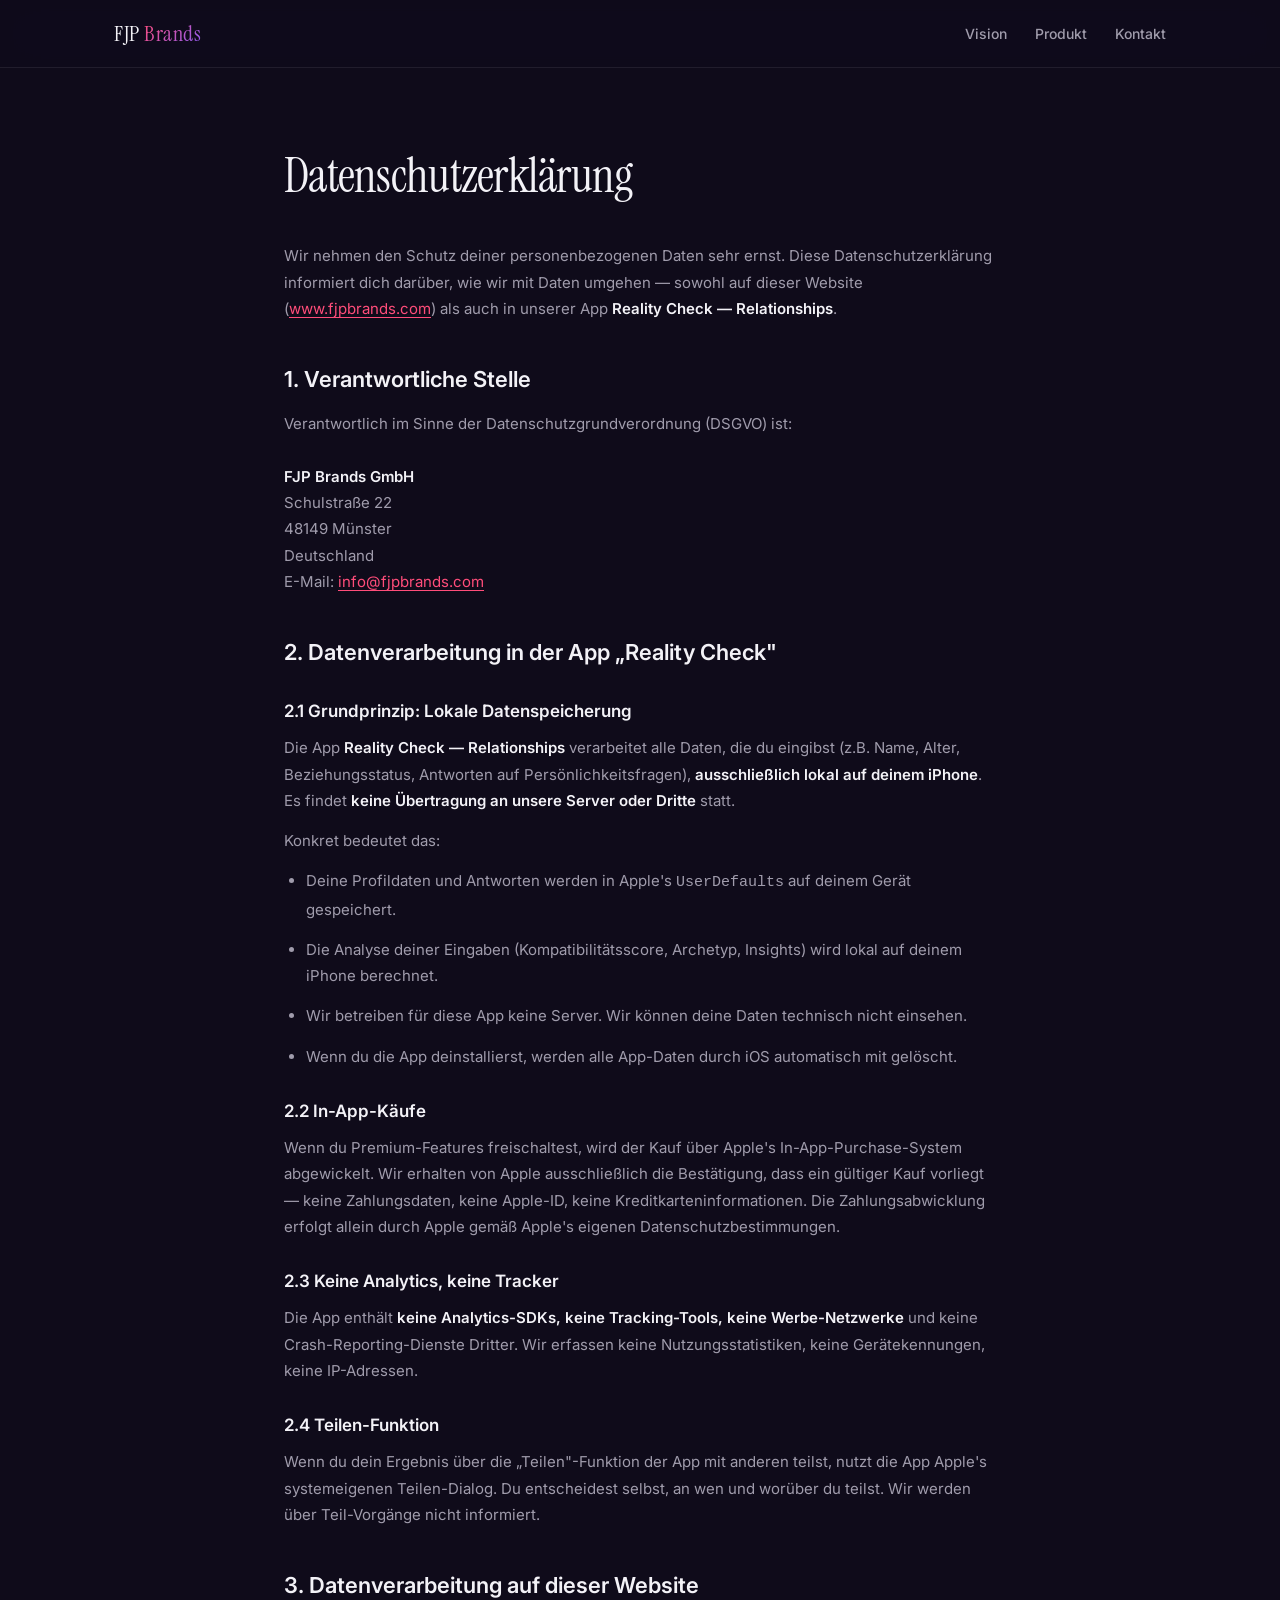
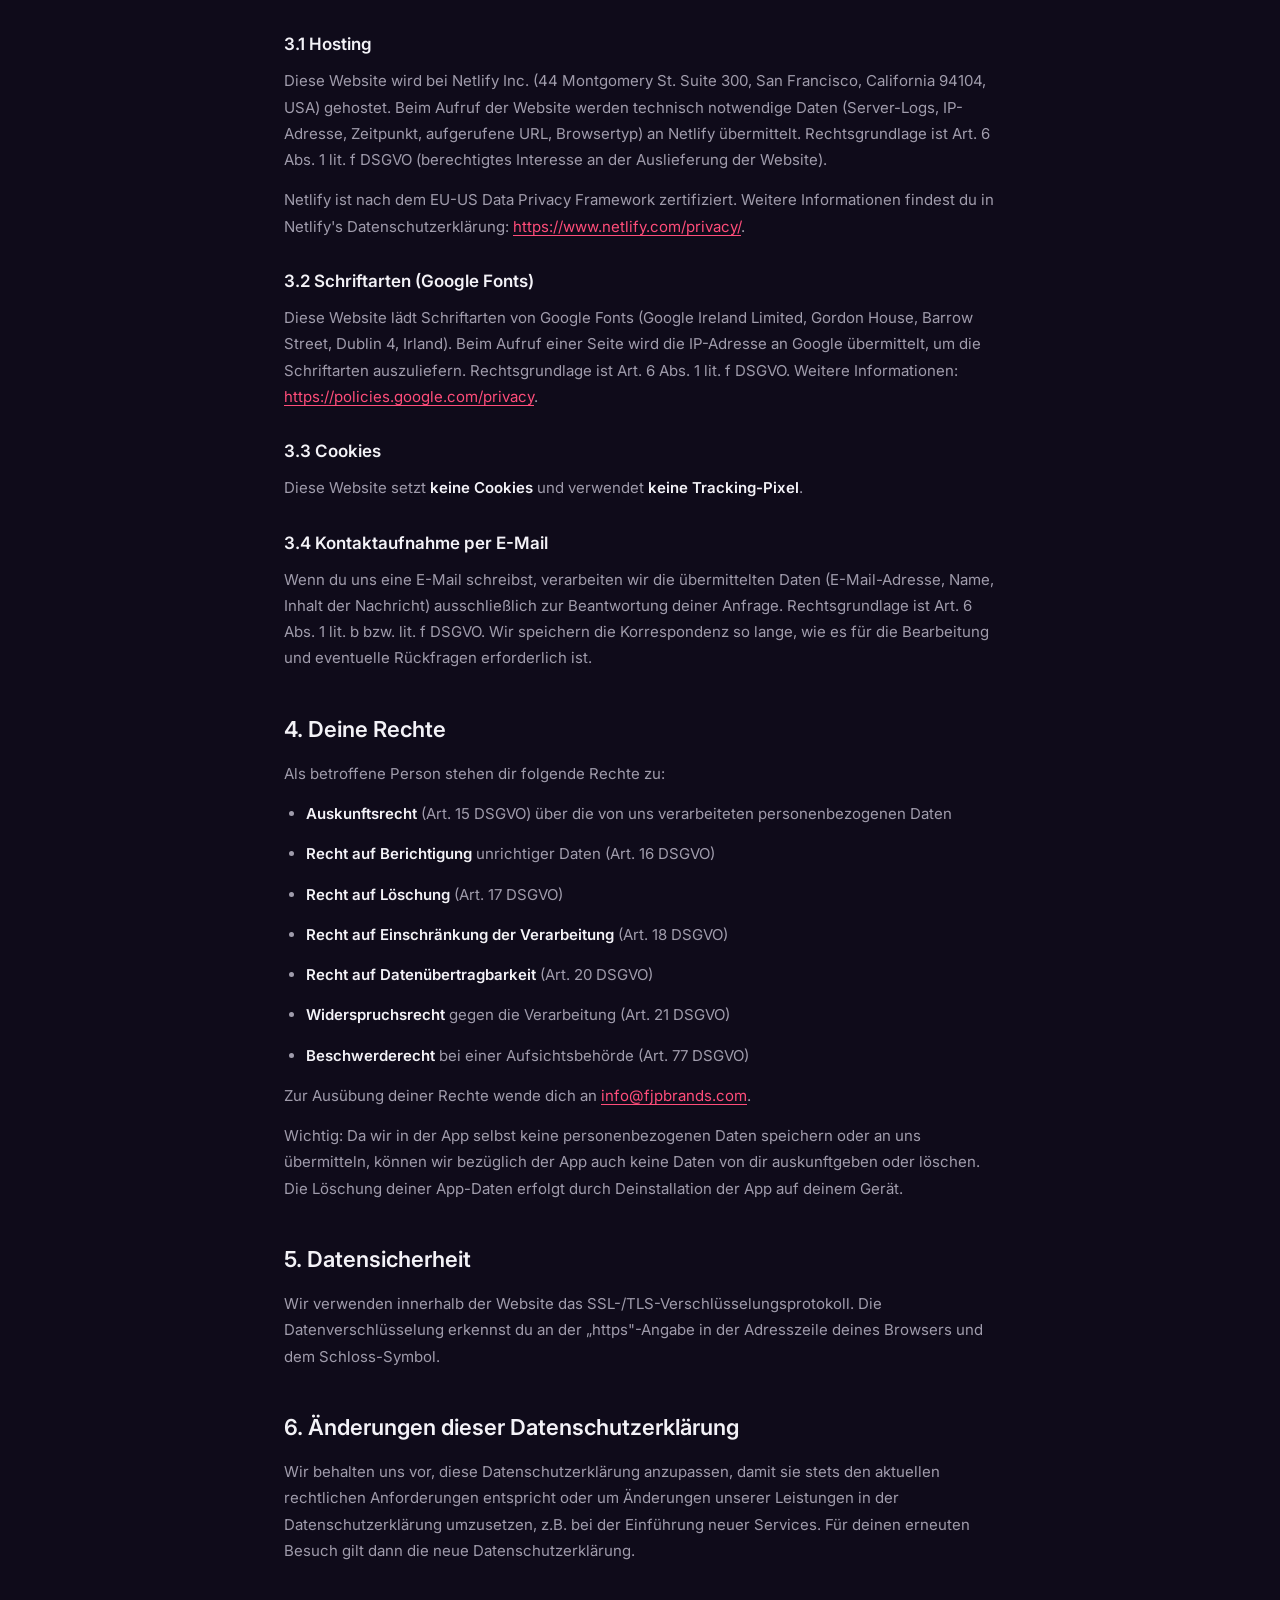
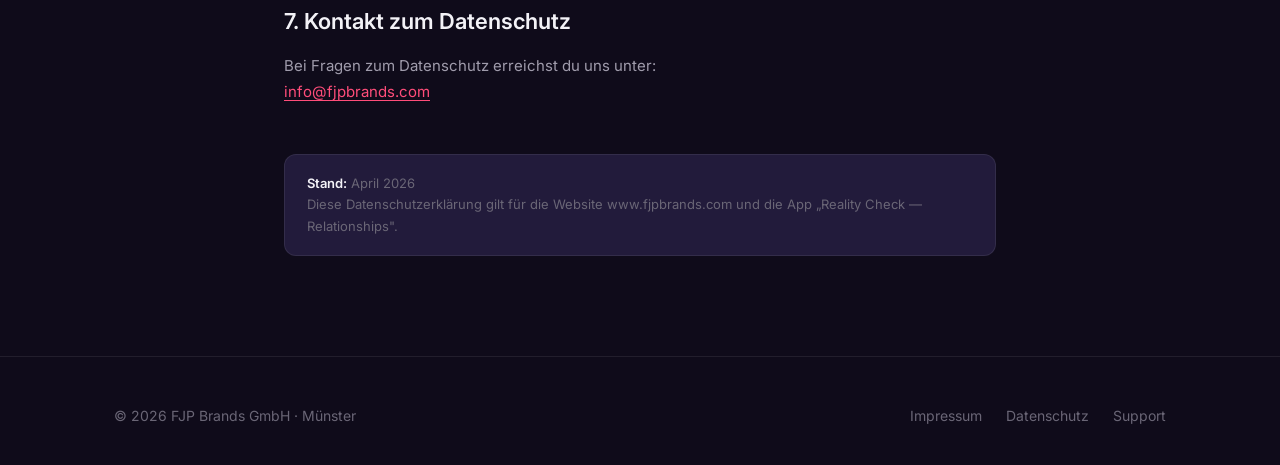
==== privacy.html @ b9e9d89a "Initial website for FJP Brands GmbH - Landing page with company vision and Reality Check product sho" ====
<!DOCTYPE html>
<html lang="de">
<head>
    <meta charset="UTF-8">
    <meta name="viewport" content="width=device-width, initial-scale=1.0">
    <title>Datenschutzerklärung — FJP Brands GmbH</title>
    <meta name="theme-color" content="#0F0B1A">
    <meta name="robots" content="index, follow">

    <link rel="preconnect" href="https://fonts.googleapis.com">
    <link rel="preconnect" href="https://fonts.gstatic.com" crossorigin>
    <link href="https://fonts.googleapis.com/css2?family=Instrument+Serif:ital@0;1&family=Inter:wght@400;500;600;700&display=swap" rel="stylesheet">

    <link rel="stylesheet" href="style.css">
    <link rel="icon" type="image/png" href="assets/realitycheck-icon.png">
</head>
<body>

    <nav class="nav">
        <div class="nav-inner">
            <a href="/" class="nav-brand">FJP <span class="brand-accent">Brands</span></a>
            <ul class="nav-links">
                <li><a href="index.html#vision">Vision</a></li>
                <li><a href="index.html#produkt">Produkt</a></li>
                <li><a href="index.html#kontakt">Kontakt</a></li>
            </ul>
        </div>
    </nav>

    <main class="legal-page">
        <div class="container" style="max-width: 760px;">
            <h1>Datenschutzerklärung</h1>

            <p>
                Wir nehmen den Schutz deiner personenbezogenen Daten sehr ernst. Diese Datenschutzerklärung informiert dich darüber, wie wir mit Daten umgehen — sowohl auf dieser Website (<a href="https://www.fjpbrands.com">www.fjpbrands.com</a>) als auch in unserer App <strong>Reality Check — Relationships</strong>.
            </p>

            <h2>1. Verantwortliche Stelle</h2>
            <p>
                Verantwortlich im Sinne der Datenschutzgrundverordnung (DSGVO) ist:<br><br>
                <strong>FJP Brands GmbH</strong><br>
                Schulstraße 22<br>
                48149 Münster<br>
                Deutschland<br>
                E-Mail: <a href="mailto:info@fjpbrands.com">info@fjpbrands.com</a>
            </p>

            <h2>2. Datenverarbeitung in der App „Reality Check"</h2>

            <h3>2.1 Grundprinzip: Lokale Datenspeicherung</h3>
            <p>
                Die App <strong>Reality Check — Relationships</strong> verarbeitet alle Daten, die du eingibst (z.B. Name, Alter, Beziehungsstatus, Antworten auf Persönlichkeitsfragen), <strong>ausschließlich lokal auf deinem iPhone</strong>. Es findet <strong>keine Übertragung an unsere Server oder Dritte</strong> statt.
            </p>
            <p>
                Konkret bedeutet das:
            </p>
            <ul>
                <li>Deine Profildaten und Antworten werden in Apple's <code>UserDefaults</code> auf deinem Gerät gespeichert.</li>
                <li>Die Analyse deiner Eingaben (Kompatibilitätsscore, Archetyp, Insights) wird lokal auf deinem iPhone berechnet.</li>
                <li>Wir betreiben für diese App keine Server. Wir können deine Daten technisch nicht einsehen.</li>
                <li>Wenn du die App deinstallierst, werden alle App-Daten durch iOS automatisch mit gelöscht.</li>
            </ul>

            <h3>2.2 In-App-Käufe</h3>
            <p>
                Wenn du Premium-Features freischaltest, wird der Kauf über Apple's In-App-Purchase-System abgewickelt. Wir erhalten von Apple ausschließlich die Bestätigung, dass ein gültiger Kauf vorliegt — keine Zahlungsdaten, keine Apple-ID, keine Kreditkarteninformationen. Die Zahlungsabwicklung erfolgt allein durch Apple gemäß Apple's eigenen Datenschutzbestimmungen.
            </p>

            <h3>2.3 Keine Analytics, keine Tracker</h3>
            <p>
                Die App enthält <strong>keine Analytics-SDKs, keine Tracking-Tools, keine Werbe-Netzwerke</strong> und keine Crash-Reporting-Dienste Dritter. Wir erfassen keine Nutzungsstatistiken, keine Gerätekennungen, keine IP-Adressen.
            </p>

            <h3>2.4 Teilen-Funktion</h3>
            <p>
                Wenn du dein Ergebnis über die „Teilen"-Funktion der App mit anderen teilst, nutzt die App Apple's systemeigenen Teilen-Dialog. Du entscheidest selbst, an wen und worüber du teilst. Wir werden über Teil-Vorgänge nicht informiert.
            </p>

            <h2>3. Datenverarbeitung auf dieser Website</h2>

            <h3>3.1 Hosting</h3>
            <p>
                Diese Website wird bei Netlify Inc. (44 Montgomery St. Suite 300, San Francisco, California 94104, USA) gehostet. Beim Aufruf der Website werden technisch notwendige Daten (Server-Logs, IP-Adresse, Zeitpunkt, aufgerufene URL, Browsertyp) an Netlify übermittelt. Rechtsgrundlage ist Art. 6 Abs. 1 lit. f DSGVO (berechtigtes Interesse an der Auslieferung der Website).
            </p>
            <p>
                Netlify ist nach dem EU-US Data Privacy Framework zertifiziert. Weitere Informationen findest du in Netlify's Datenschutzerklärung: <a href="https://www.netlify.com/privacy/" target="_blank" rel="noopener">https://www.netlify.com/privacy/</a>.
            </p>

            <h3>3.2 Schriftarten (Google Fonts)</h3>
            <p>
                Diese Website lädt Schriftarten von Google Fonts (Google Ireland Limited, Gordon House, Barrow Street, Dublin 4, Irland). Beim Aufruf einer Seite wird die IP-Adresse an Google übermittelt, um die Schriftarten auszuliefern. Rechtsgrundlage ist Art. 6 Abs. 1 lit. f DSGVO. Weitere Informationen: <a href="https://policies.google.com/privacy" target="_blank" rel="noopener">https://policies.google.com/privacy</a>.
            </p>

            <h3>3.3 Cookies</h3>
            <p>
                Diese Website setzt <strong>keine Cookies</strong> und verwendet <strong>keine Tracking-Pixel</strong>.
            </p>

            <h3>3.4 Kontaktaufnahme per E-Mail</h3>
            <p>
                Wenn du uns eine E-Mail schreibst, verarbeiten wir die übermittelten Daten (E-Mail-Adresse, Name, Inhalt der Nachricht) ausschließlich zur Beantwortung deiner Anfrage. Rechtsgrundlage ist Art. 6 Abs. 1 lit. b bzw. lit. f DSGVO. Wir speichern die Korrespondenz so lange, wie es für die Bearbeitung und eventuelle Rückfragen erforderlich ist.
            </p>

            <h2>4. Deine Rechte</h2>
            <p>Als betroffene Person stehen dir folgende Rechte zu:</p>
            <ul>
                <li><strong>Auskunftsrecht</strong> (Art. 15 DSGVO) über die von uns verarbeiteten personenbezogenen Daten</li>
                <li><strong>Recht auf Berichtigung</strong> unrichtiger Daten (Art. 16 DSGVO)</li>
                <li><strong>Recht auf Löschung</strong> (Art. 17 DSGVO)</li>
                <li><strong>Recht auf Einschränkung der Verarbeitung</strong> (Art. 18 DSGVO)</li>
                <li><strong>Recht auf Datenübertragbarkeit</strong> (Art. 20 DSGVO)</li>
                <li><strong>Widerspruchsrecht</strong> gegen die Verarbeitung (Art. 21 DSGVO)</li>
                <li><strong>Beschwerderecht</strong> bei einer Aufsichtsbehörde (Art. 77 DSGVO)</li>
            </ul>
            <p>
                Zur Ausübung deiner Rechte wende dich an <a href="mailto:info@fjpbrands.com">info@fjpbrands.com</a>.
            </p>
            <p>
                Wichtig: Da wir in der App selbst keine personenbezogenen Daten speichern oder an uns übermitteln, können wir bezüglich der App auch keine Daten von dir auskunftgeben oder löschen. Die Löschung deiner App-Daten erfolgt durch Deinstallation der App auf deinem Gerät.
            </p>

            <h2>5. Datensicherheit</h2>
            <p>
                Wir verwenden innerhalb der Website das SSL-/TLS-Verschlüsselungsprotokoll. Die Datenverschlüsselung erkennst du an der „https"-Angabe in der Adresszeile deines Browsers und dem Schloss-Symbol.
            </p>

            <h2>6. Änderungen dieser Datenschutzerklärung</h2>
            <p>
                Wir behalten uns vor, diese Datenschutzerklärung anzupassen, damit sie stets den aktuellen rechtlichen Anforderungen entspricht oder um Änderungen unserer Leistungen in der Datenschutzerklärung umzusetzen, z.B. bei der Einführung neuer Services. Für deinen erneuten Besuch gilt dann die neue Datenschutzerklärung.
            </p>

            <h2>7. Kontakt zum Datenschutz</h2>
            <p>
                Bei Fragen zum Datenschutz erreichst du uns unter:<br>
                <a href="mailto:info@fjpbrands.com">info@fjpbrands.com</a>
            </p>

            <span class="muted-note">
                <strong>Stand:</strong> <span id="privacy-date">April 2026</span><br>
                Diese Datenschutzerklärung gilt für die Website www.fjpbrands.com und die App „Reality Check — Relationships".
            </span>
        </div>
    </main>

    <footer class="footer">
        <div class="container footer-inner">
            <div>&copy; <span id="year">2026</span> FJP Brands GmbH · Münster</div>
            <ul class="footer-links">
                <li><a href="impressum.html">Impressum</a></li>
                <li><a href="privacy.html">Datenschutz</a></li>
                <li><a href="support.html">Support</a></li>
            </ul>
        </div>
    </footer>

    <script>
        document.getElementById('year').textContent = new Date().getFullYear();
    </script>

</body>
</html>
---- style.css ----
/* ================================================
   FJP Brands GmbH – Corporate Website
   ================================================ */

:root {
    --bg: #0F0B1A;
    --bg-elevated: #1B1530;
    --bg-card: #221B3B;
    --bg-card-light: #2A2247;
    --text: #F3F2F7;
    --text-secondary: #A09CAC;
    --text-muted: #6A6676;
    --accent: #FF4D7A;
    --accent-soft: rgba(255, 77, 122, 0.12);
    --brand-purple: #8B5CF7;
    --brand-purple-soft: rgba(139, 92, 247, 0.14);
    --gradient: linear-gradient(135deg, #FF4D7A 0%, #8B5CF7 100%);
    --border: rgba(255, 255, 255, 0.08);
    --border-strong: rgba(255, 255, 255, 0.14);
    --serif: "Instrument Serif", ui-serif, Georgia, serif;
    --sans: "Inter", -apple-system, BlinkMacSystemFont, "Segoe UI", Roboto, system-ui, sans-serif;
    --max-width: 1100px;
}

* {
    margin: 0;
    padding: 0;
    box-sizing: border-box;
}

html {
    scroll-behavior: smooth;
    -webkit-text-size-adjust: 100%;
}

body {
    font-family: var(--sans);
    background: var(--bg);
    color: var(--text);
    line-height: 1.6;
    font-size: 16px;
    -webkit-font-smoothing: antialiased;
    -moz-osx-font-smoothing: grayscale;
    overflow-x: hidden;
}

img {
    max-width: 100%;
    height: auto;
    display: block;
}

a {
    color: var(--accent);
    text-decoration: none;
    transition: opacity 0.2s ease;
}

a:hover {
    opacity: 0.75;
}

/* ================================================
   Layout
   ================================================ */

.container {
    max-width: var(--max-width);
    margin: 0 auto;
    padding: 0 24px;
}

section {
    padding: 80px 0;
    position: relative;
}

/* ================================================
   Navigation
   ================================================ */

.nav {
    position: sticky;
    top: 0;
    z-index: 100;
    background: rgba(15, 11, 26, 0.85);
    backdrop-filter: saturate(180%) blur(20px);
    -webkit-backdrop-filter: saturate(180%) blur(20px);
    border-bottom: 1px solid var(--border);
    padding: 16px 0;
}

.nav-inner {
    display: flex;
    align-items: center;
    justify-content: space-between;
    gap: 24px;
    max-width: var(--max-width);
    margin: 0 auto;
    padding: 0 24px;
}

.nav-brand {
    font-family: var(--serif);
    font-size: 22px;
    color: var(--text);
    letter-spacing: 0.5px;
    font-weight: 400;
}

.nav-brand .brand-accent {
    background: var(--gradient);
    -webkit-background-clip: text;
    background-clip: text;
    -webkit-text-fill-color: transparent;
}

.nav-links {
    display: flex;
    gap: 28px;
    list-style: none;
}

.nav-links a {
    color: var(--text-secondary);
    font-size: 14px;
    font-weight: 500;
}

.nav-links a:hover {
    color: var(--text);
    opacity: 1;
}

@media (max-width: 600px) {
    .nav-links {
        display: none;
    }
}

/* ================================================
   Hero
   ================================================ */

.hero {
    padding: 120px 0 100px;
    text-align: center;
    position: relative;
    overflow: hidden;
}

.hero::before {
    content: "";
    position: absolute;
    top: -40%;
    left: 50%;
    transform: translateX(-50%);
    width: 900px;
    height: 900px;
    background: radial-gradient(circle, rgba(139, 92, 247, 0.18) 0%, transparent 60%);
    filter: blur(60px);
    z-index: 0;
    pointer-events: none;
}

.hero-content {
    position: relative;
    z-index: 1;
}

.hero-kicker {
    display: inline-block;
    font-size: 11px;
    font-weight: 700;
    letter-spacing: 2.5px;
    color: var(--accent);
    text-transform: uppercase;
    margin-bottom: 24px;
    padding: 6px 14px;
    border: 1px solid var(--accent-soft);
    border-radius: 20px;
    background: var(--accent-soft);
}

.hero h1 {
    font-family: var(--serif);
    font-size: clamp(38px, 6vw, 68px);
    font-weight: 400;
    line-height: 1.12;
    letter-spacing: -0.02em;
    margin-bottom: 24px;
    max-width: 880px;
    margin-left: auto;
    margin-right: auto;
}

.hero h1 em {
    font-style: italic;
    background: var(--gradient);
    -webkit-background-clip: text;
    background-clip: text;
    -webkit-text-fill-color: transparent;
}

.hero p {
    font-size: clamp(16px, 2vw, 19px);
    color: var(--text-secondary);
    max-width: 640px;
    margin: 0 auto;
    line-height: 1.65;
}

/* ================================================
   Section headers
   ================================================ */

.section-kicker {
    font-size: 11px;
    font-weight: 700;
    letter-spacing: 2.5px;
    color: var(--brand-purple);
    text-transform: uppercase;
    margin-bottom: 16px;
}

.section-title {
    font-family: var(--serif);
    font-size: clamp(30px, 4vw, 44px);
    font-weight: 400;
    line-height: 1.2;
    letter-spacing: -0.015em;
    margin-bottom: 20px;
}

.section-intro {
    font-size: 17px;
    color: var(--text-secondary);
    max-width: 620px;
    line-height: 1.7;
}

.section-centered {
    text-align: center;
}

.section-centered .section-intro {
    margin-left: auto;
    margin-right: auto;
}

/* ================================================
   Vision section
   ================================================ */

.vision {
    background: linear-gradient(180deg, transparent 0%, var(--bg-elevated) 50%, transparent 100%);
}

.vision-grid {
    display: grid;
    grid-template-columns: repeat(auto-fit, minmax(260px, 1fr));
    gap: 24px;
    margin-top: 56px;
}

.value-card {
    padding: 32px 28px;
    background: var(--bg-card);
    border: 1px solid var(--border);
    border-radius: 18px;
    transition: border-color 0.25s ease, transform 0.25s ease;
}

.value-card:hover {
    border-color: var(--border-strong);
    transform: translateY(-2px);
}

.value-icon {
    width: 44px;
    height: 44px;
    border-radius: 12px;
    background: var(--brand-purple-soft);
    color: var(--brand-purple);
    display: flex;
    align-items: center;
    justify-content: center;
    font-size: 20px;
    margin-bottom: 20px;
}

.value-card h3 {
    font-size: 19px;
    font-weight: 600;
    margin-bottom: 10px;
    color: var(--text);
}

.value-card p {
    font-size: 15px;
    color: var(--text-secondary);
    line-height: 1.6;
}

/* ================================================
   Product (Reality Check) section
   ================================================ */

.product {
    padding: 100px 0;
}

.product-inner {
    display: grid;
    grid-template-columns: 1fr 1fr;
    gap: 64px;
    align-items: center;
}

@media (max-width: 820px) {
    .product-inner {
        grid-template-columns: 1fr;
        gap: 48px;
        text-align: center;
    }
}

.product-visual {
    position: relative;
    aspect-ratio: 1 / 1;
    max-width: 360px;
    margin: 0 auto;
}

.product-visual::before {
    content: "";
    position: absolute;
    inset: -8%;
    background: var(--gradient);
    filter: blur(40px);
    opacity: 0.35;
    border-radius: 50%;
    z-index: 0;
}

.product-visual img {
    position: relative;
    z-index: 1;
    border-radius: 30%;
    box-shadow: 0 30px 60px -20px rgba(0, 0, 0, 0.6);
}

.product-copy .section-kicker {
    color: var(--accent);
}

.product-features {
    list-style: none;
    margin-top: 32px;
    display: flex;
    flex-direction: column;
    gap: 18px;
}

.product-features li {
    display: flex;
    align-items: flex-start;
    gap: 14px;
    color: var(--text-secondary);
    font-size: 15px;
    line-height: 1.6;
    text-align: left;
}

.product-features strong {
    color: var(--text);
    font-weight: 600;
    display: block;
    margin-bottom: 2px;
    font-size: 16px;
}

.product-features .check {
    flex-shrink: 0;
    width: 24px;
    height: 24px;
    border-radius: 50%;
    background: var(--accent-soft);
    color: var(--accent);
    display: flex;
    align-items: center;
    justify-content: center;
    font-size: 12px;
    font-weight: 700;
    margin-top: 2px;
}

.product-badge {
    display: inline-flex;
    align-items: center;
    gap: 8px;
    margin-top: 32px;
    padding: 10px 18px;
    background: var(--accent-soft);
    border: 1px solid rgba(255, 77, 122, 0.25);
    border-radius: 24px;
    color: var(--accent);
    font-size: 13px;
    font-weight: 600;
    letter-spacing: 0.5px;
}

.product-badge::before {
    content: "";
    width: 8px;
    height: 8px;
    border-radius: 50%;
    background: var(--accent);
    animation: pulse 2s ease-in-out infinite;
}

@keyframes pulse {
    0%, 100% { opacity: 1; }
    50% { opacity: 0.4; }
}

/* ================================================
   Science section
   ================================================ */

.science {
    background: var(--bg-elevated);
    padding: 100px 0;
}

.science-pills {
    display: flex;
    flex-wrap: wrap;
    gap: 10px;
    margin-top: 32px;
}

.science-pill {
    padding: 8px 16px;
    background: var(--bg-card);
    border: 1px solid var(--border);
    border-radius: 20px;
    font-size: 13px;
    color: var(--text-secondary);
    font-weight: 500;
}

/* ================================================
   Contact / CTA
   ================================================ */

.contact {
    padding: 100px 0;
    text-align: center;
}

.contact-box {
    max-width: 560px;
    margin: 0 auto;
    padding: 48px 32px;
    background: var(--bg-card);
    border: 1px solid var(--border);
    border-radius: 22px;
}

.contact-box h2 {
    font-family: var(--serif);
    font-size: 32px;
    font-weight: 400;
    margin-bottom: 12px;
    letter-spacing: -0.01em;
}

.contact-box p {
    color: var(--text-secondary);
    margin-bottom: 24px;
}

.contact-link {
    display: inline-flex;
    align-items: center;
    gap: 8px;
    padding: 14px 28px;
    background: var(--gradient);
    color: white;
    font-weight: 600;
    border-radius: 14px;
    font-size: 15px;
    transition: transform 0.2s ease, box-shadow 0.2s ease;
}

.contact-link:hover {
    transform: translateY(-1px);
    box-shadow: 0 12px 24px -8px rgba(255, 77, 122, 0.4);
    opacity: 1;
}

/* ================================================
   Footer
   ================================================ */

.footer {
    padding: 48px 0 40px;
    border-top: 1px solid var(--border);
    color: var(--text-muted);
    font-size: 14px;
}

.footer-inner {
    display: flex;
    flex-wrap: wrap;
    gap: 24px;
    justify-content: space-between;
    align-items: center;
}

.footer-links {
    display: flex;
    gap: 24px;
    list-style: none;
}

.footer-links a {
    color: var(--text-muted);
    font-size: 14px;
}

.footer-links a:hover {
    color: var(--text-secondary);
    opacity: 1;
}

/* ================================================
   Legal pages (Impressum, Privacy, Support)
   ================================================ */

.legal-page {
    padding: 80px 0 100px;
}

.legal-page h1 {
    font-family: var(--serif);
    font-size: clamp(32px, 4vw, 48px);
    font-weight: 400;
    line-height: 1.15;
    letter-spacing: -0.015em;
    margin-bottom: 40px;
}

.legal-page h2 {
    font-size: 22px;
    font-weight: 600;
    margin: 40px 0 14px;
    color: var(--text);
}

.legal-page h3 {
    font-size: 17px;
    font-weight: 600;
    margin: 28px 0 10px;
    color: var(--text);
}

.legal-page p, .legal-page li {
    color: var(--text-secondary);
    font-size: 15px;
    line-height: 1.75;
    margin-bottom: 14px;
}

.legal-page ul, .legal-page ol {
    padding-left: 22px;
    margin-bottom: 14px;
}

.legal-page a {
    color: var(--accent);
    text-decoration: underline;
    text-underline-offset: 3px;
}

.legal-page strong {
    color: var(--text);
    font-weight: 600;
}

.legal-page .muted-note {
    display: block;
    margin-top: 48px;
    padding: 18px 22px;
    background: var(--bg-card);
    border: 1px solid var(--border);
    border-radius: 12px;
    color: var(--text-muted);
    font-size: 13px;
    line-height: 1.65;
}

/* ================================================
   Utilities
   ================================================ */

.text-gradient {
    background: var(--gradient);
    -webkit-background-clip: text;
    background-clip: text;
    -webkit-text-fill-color: transparent;
}
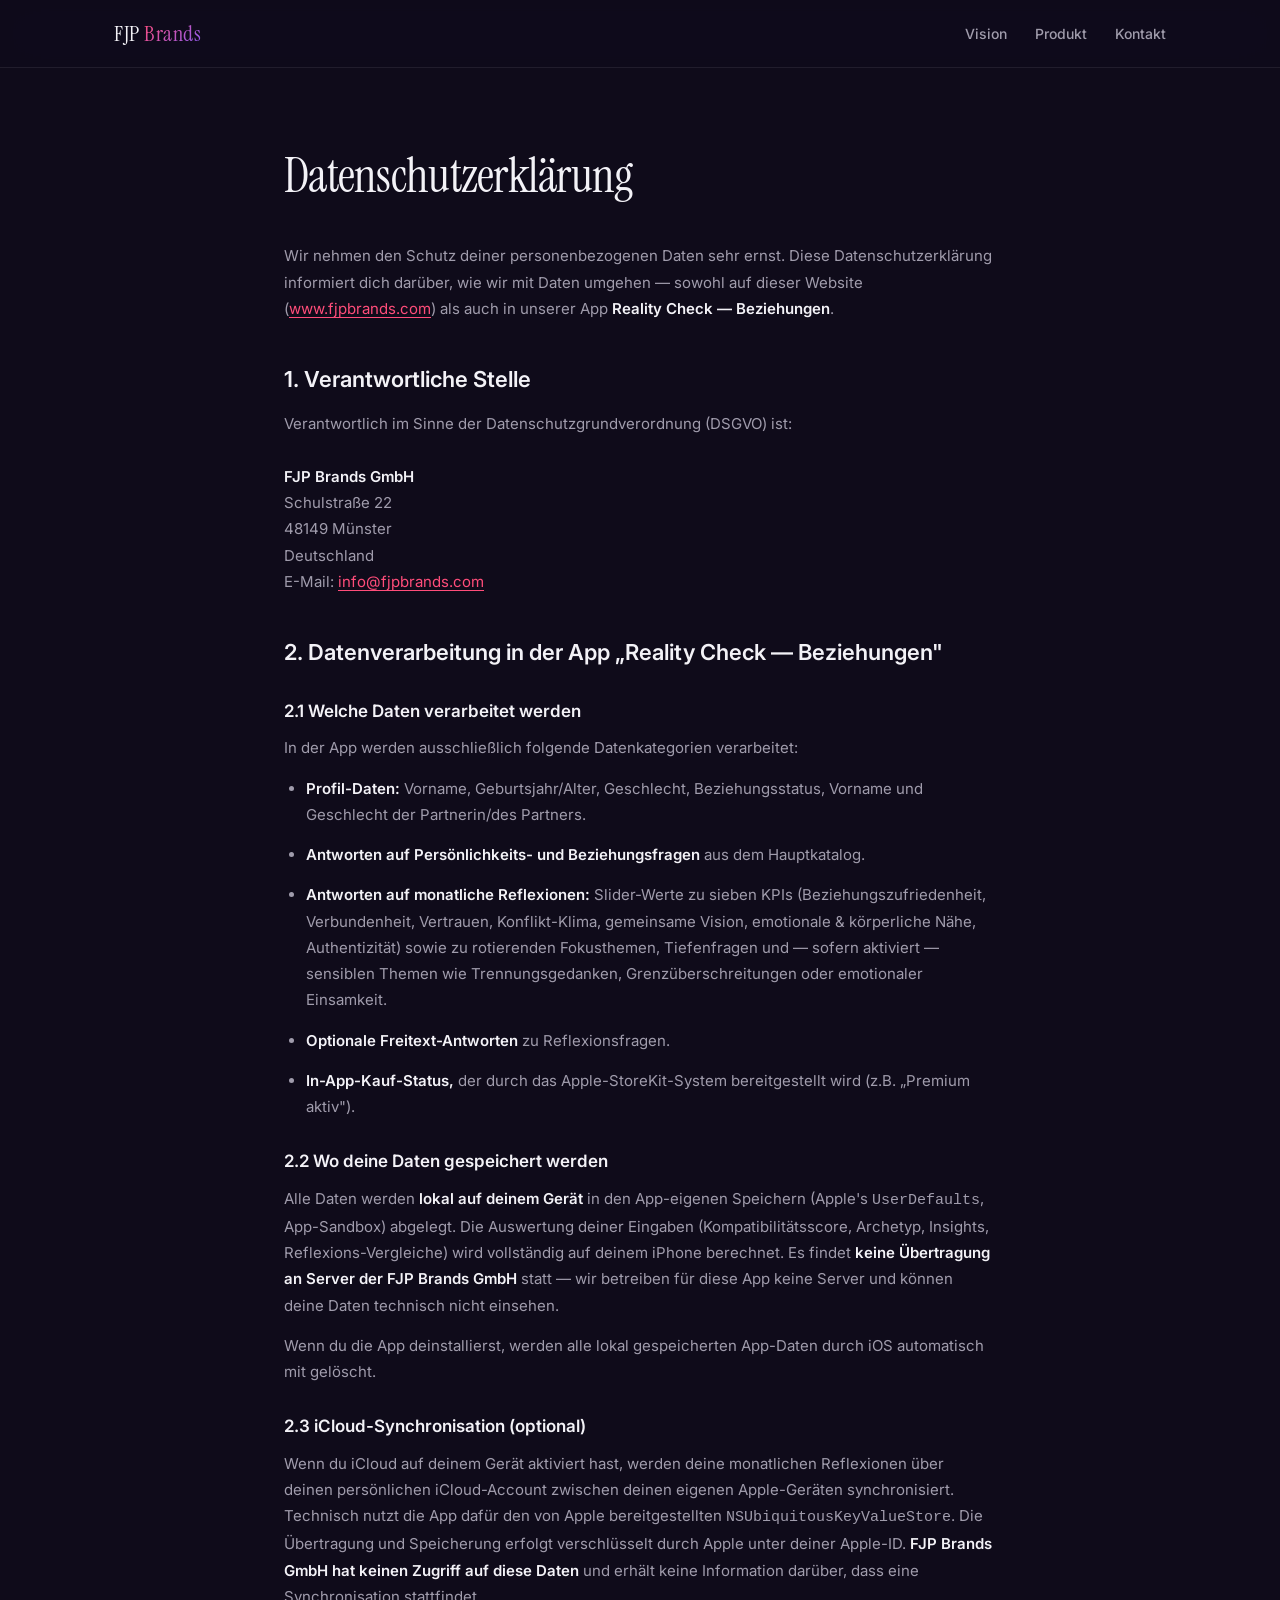
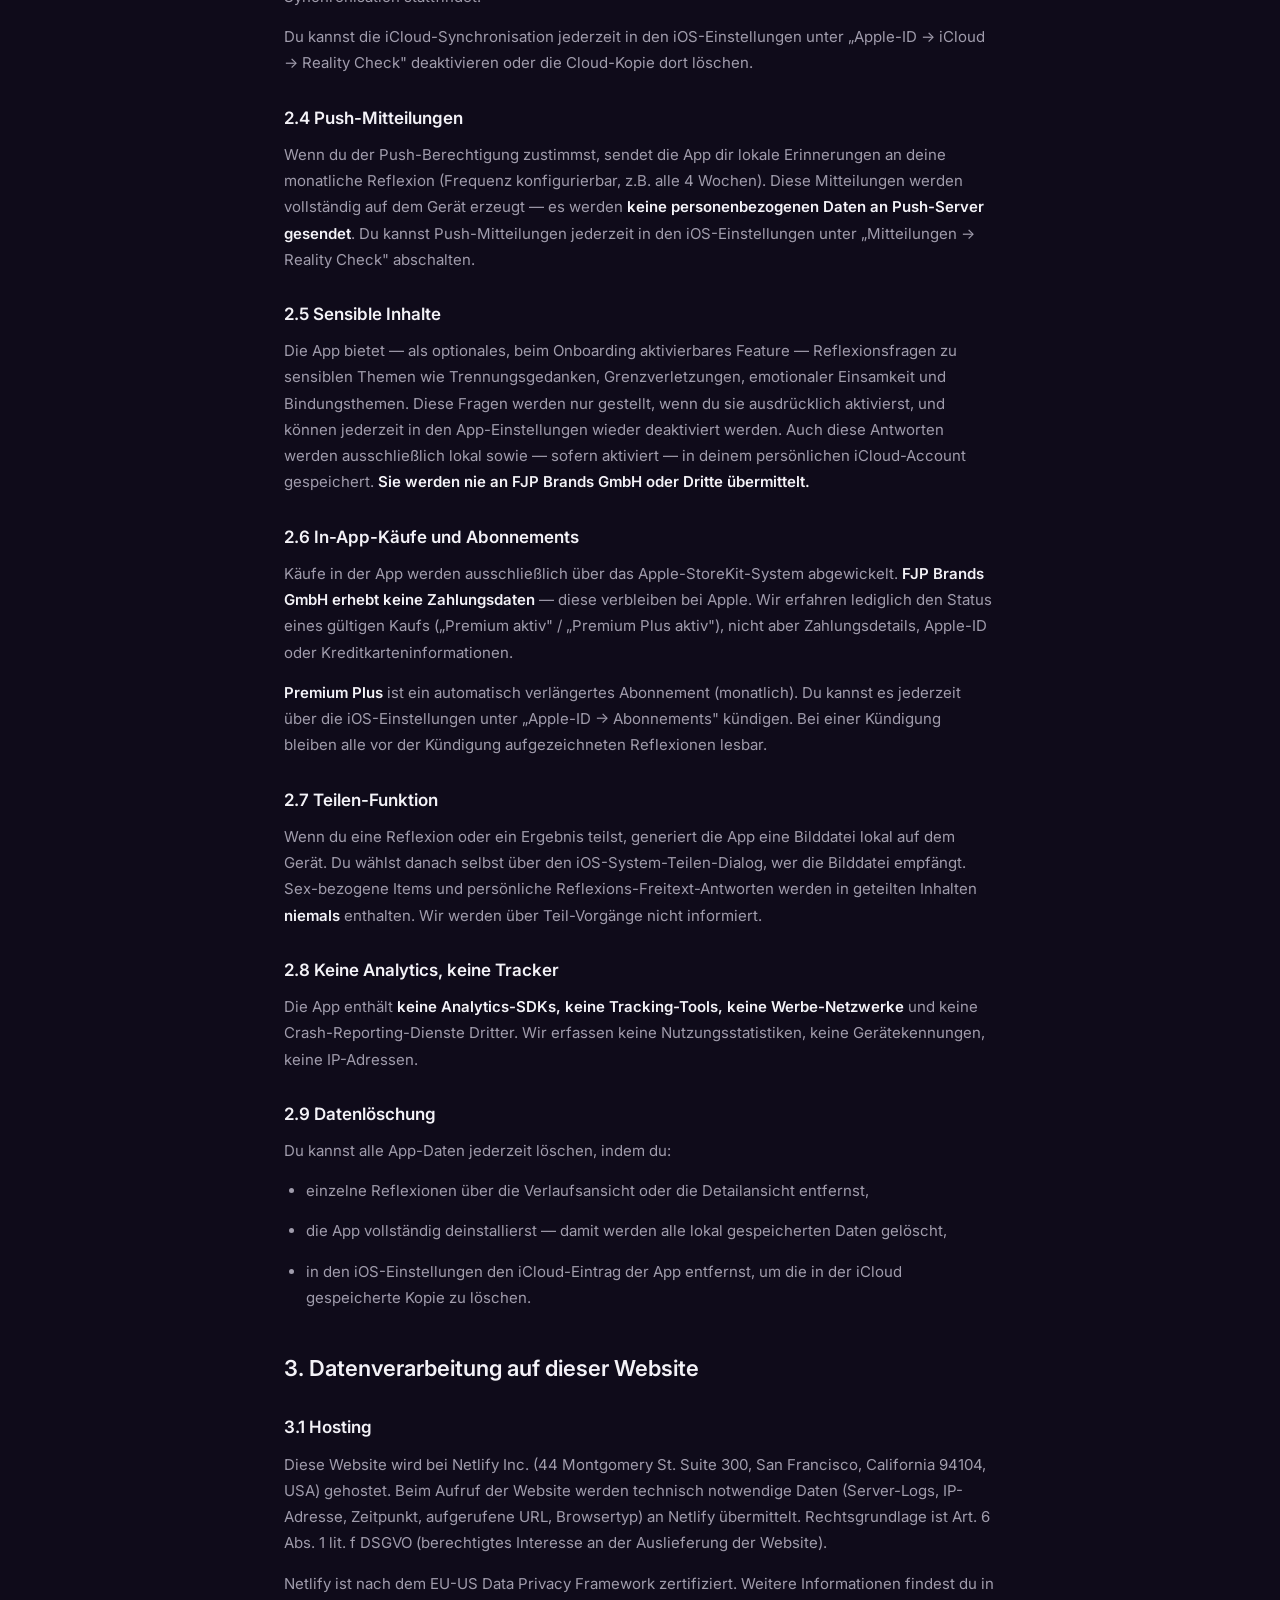
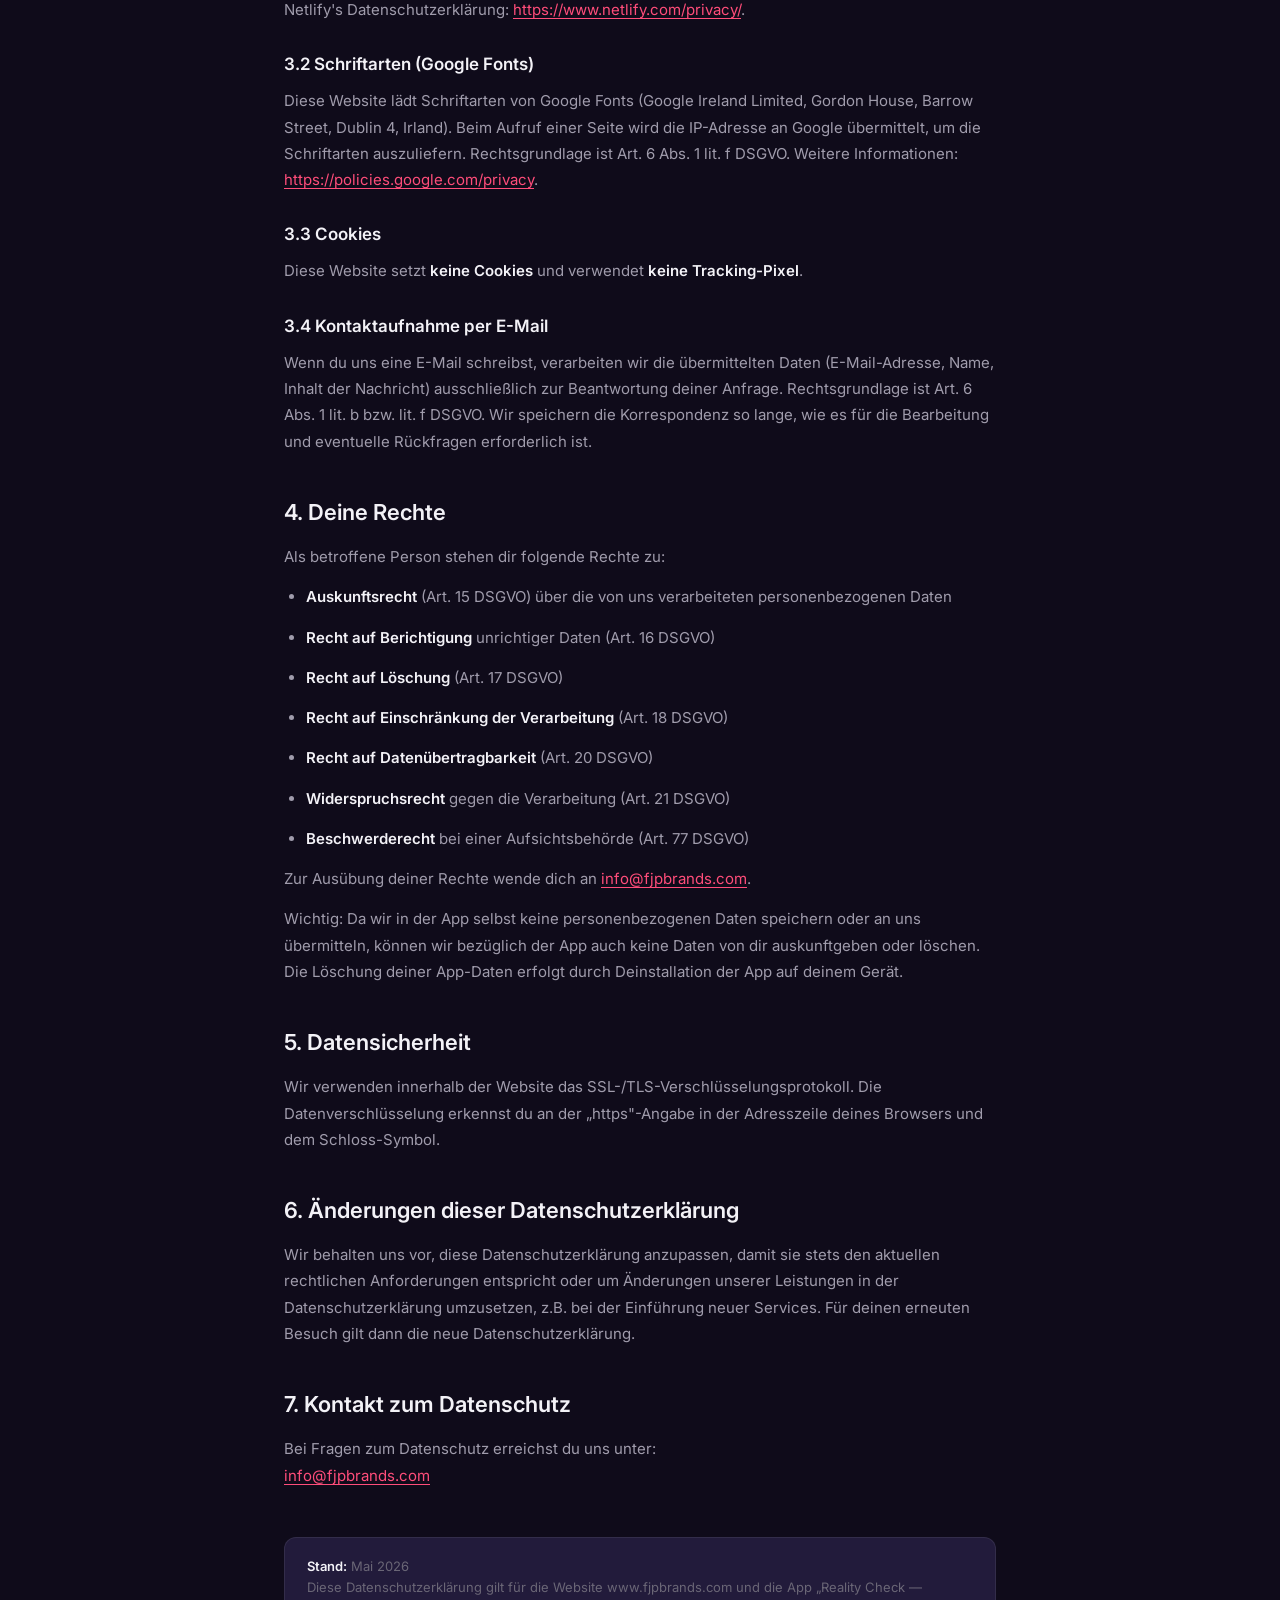
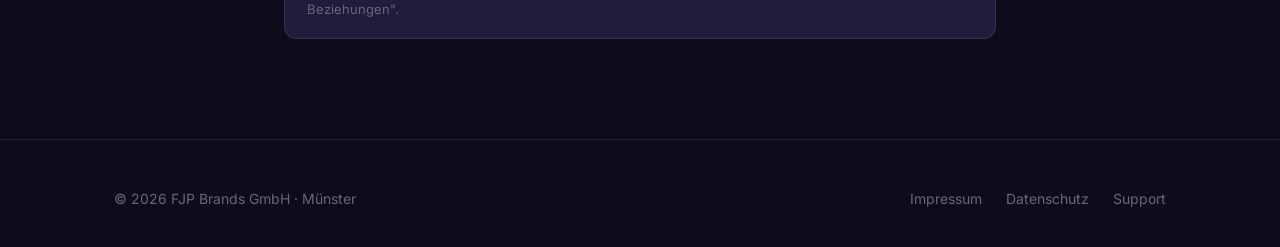
==== commit d445cd65: "Update privacy policy for Reality Check v2.x app changes Sections 2.1–2.9 fully rewritten to reflect" ====
--- a/privacy.html
+++ b/privacy.html
@@ -32,7 +32,7 @@
             <h1>Datenschutzerklärung</h1>
 
             <p>
-                Wir nehmen den Schutz deiner personenbezogenen Daten sehr ernst. Diese Datenschutzerklärung informiert dich darüber, wie wir mit Daten umgehen — sowohl auf dieser Website (<a href="https://www.fjpbrands.com">www.fjpbrands.com</a>) als auch in unserer App <strong>Reality Check — Relationships</strong>.
+                Wir nehmen den Schutz deiner personenbezogenen Daten sehr ernst. Diese Datenschutzerklärung informiert dich darüber, wie wir mit Daten umgehen — sowohl auf dieser Website (<a href="https://www.fjpbrands.com">www.fjpbrands.com</a>) als auch in unserer App <strong>Reality Check — Beziehungen</strong>.
             </p>
 
             <h2>1. Verantwortliche Stelle</h2>
@@ -45,36 +45,73 @@
                 E-Mail: <a href="mailto:info@fjpbrands.com">info@fjpbrands.com</a>
             </p>
 
-            <h2>2. Datenverarbeitung in der App „Reality Check"</h2>
+            <h2>2. Datenverarbeitung in der App „Reality Check — Beziehungen"</h2>
 
-            <h3>2.1 Grundprinzip: Lokale Datenspeicherung</h3>
+            <h3>2.1 Welche Daten verarbeitet werden</h3>
             <p>
-                Die App <strong>Reality Check — Relationships</strong> verarbeitet alle Daten, die du eingibst (z.B. Name, Alter, Beziehungsstatus, Antworten auf Persönlichkeitsfragen), <strong>ausschließlich lokal auf deinem iPhone</strong>. Es findet <strong>keine Übertragung an unsere Server oder Dritte</strong> statt.
+                In der App werden ausschließlich folgende Datenkategorien verarbeitet:
+            </p>
+            <ul>
+                <li><strong>Profil-Daten:</strong> Vorname, Geburtsjahr/Alter, Geschlecht, Beziehungsstatus, Vorname und Geschlecht der Partnerin/des Partners.</li>
+                <li><strong>Antworten auf Persönlichkeits- und Beziehungsfragen</strong> aus dem Hauptkatalog.</li>
+                <li><strong>Antworten auf monatliche Reflexionen:</strong> Slider-Werte zu sieben KPIs (Beziehungszufriedenheit, Verbundenheit, Vertrauen, Konflikt-Klima, gemeinsame Vision, emotionale & körperliche Nähe, Authentizität) sowie zu rotierenden Fokusthemen, Tiefenfragen und — sofern aktiviert — sensiblen Themen wie Trennungsgedanken, Grenzüberschreitungen oder emotionaler Einsamkeit.</li>
+                <li><strong>Optionale Freitext-Antworten</strong> zu Reflexionsfragen.</li>
+                <li><strong>In-App-Kauf-Status,</strong> der durch das Apple-StoreKit-System bereitgestellt wird (z.B. „Premium aktiv").</li>
+            </ul>
+
+            <h3>2.2 Wo deine Daten gespeichert werden</h3>
+            <p>
+                Alle Daten werden <strong>lokal auf deinem Gerät</strong> in den App-eigenen Speichern (Apple's <code>UserDefaults</code>, App-Sandbox) abgelegt. Die Auswertung deiner Eingaben (Kompatibilitätsscore, Archetyp, Insights, Reflexions-Vergleiche) wird vollständig auf deinem iPhone berechnet. Es findet <strong>keine Übertragung an Server der FJP Brands GmbH</strong> statt — wir betreiben für diese App keine Server und können deine Daten technisch nicht einsehen.
             </p>
             <p>
-                Konkret bedeutet das:
-            </p>
-            <ul>
-                <li>Deine Profildaten und Antworten werden in Apple's <code>UserDefaults</code> auf deinem Gerät gespeichert.</li>
-                <li>Die Analyse deiner Eingaben (Kompatibilitätsscore, Archetyp, Insights) wird lokal auf deinem iPhone berechnet.</li>
-                <li>Wir betreiben für diese App keine Server. Wir können deine Daten technisch nicht einsehen.</li>
-                <li>Wenn du die App deinstallierst, werden alle App-Daten durch iOS automatisch mit gelöscht.</li>
-            </ul>
-
-            <h3>2.2 In-App-Käufe</h3>
-            <p>
-                Wenn du Premium-Features freischaltest, wird der Kauf über Apple's In-App-Purchase-System abgewickelt. Wir erhalten von Apple ausschließlich die Bestätigung, dass ein gültiger Kauf vorliegt — keine Zahlungsdaten, keine Apple-ID, keine Kreditkarteninformationen. Die Zahlungsabwicklung erfolgt allein durch Apple gemäß Apple's eigenen Datenschutzbestimmungen.
+                Wenn du die App deinstallierst, werden alle lokal gespeicherten App-Daten durch iOS automatisch mit gelöscht.
             </p>
 
-            <h3>2.3 Keine Analytics, keine Tracker</h3>
+            <h3>2.3 iCloud-Synchronisation (optional)</h3>
+            <p>
+                Wenn du iCloud auf deinem Gerät aktiviert hast, werden deine monatlichen Reflexionen über deinen persönlichen iCloud-Account zwischen deinen eigenen Apple-Geräten synchronisiert. Technisch nutzt die App dafür den von Apple bereitgestellten <code>NSUbiquitousKeyValueStore</code>. Die Übertragung und Speicherung erfolgt verschlüsselt durch Apple unter deiner Apple-ID. <strong>FJP Brands GmbH hat keinen Zugriff auf diese Daten</strong> und erhält keine Information darüber, dass eine Synchronisation stattfindet.
+            </p>
+            <p>
+                Du kannst die iCloud-Synchronisation jederzeit in den iOS-Einstellungen unter „Apple-ID → iCloud → Reality Check" deaktivieren oder die Cloud-Kopie dort löschen.
+            </p>
+
+            <h3>2.4 Push-Mitteilungen</h3>
+            <p>
+                Wenn du der Push-Berechtigung zustimmst, sendet die App dir lokale Erinnerungen an deine monatliche Reflexion (Frequenz konfigurierbar, z.B. alle 4 Wochen). Diese Mitteilungen werden vollständig auf dem Gerät erzeugt — es werden <strong>keine personenbezogenen Daten an Push-Server gesendet</strong>. Du kannst Push-Mitteilungen jederzeit in den iOS-Einstellungen unter „Mitteilungen → Reality Check" abschalten.
+            </p>
+
+            <h3>2.5 Sensible Inhalte</h3>
+            <p>
+                Die App bietet — als optionales, beim Onboarding aktivierbares Feature — Reflexionsfragen zu sensiblen Themen wie Trennungsgedanken, Grenzverletzungen, emotionaler Einsamkeit und Bindungsthemen. Diese Fragen werden nur gestellt, wenn du sie ausdrücklich aktivierst, und können jederzeit in den App-Einstellungen wieder deaktiviert werden. Auch diese Antworten werden ausschließlich lokal sowie — sofern aktiviert — in deinem persönlichen iCloud-Account gespeichert. <strong>Sie werden nie an FJP Brands GmbH oder Dritte übermittelt.</strong>
+            </p>
+
+            <h3>2.6 In-App-Käufe und Abonnements</h3>
+            <p>
+                Käufe in der App werden ausschließlich über das Apple-StoreKit-System abgewickelt. <strong>FJP Brands GmbH erhebt keine Zahlungsdaten</strong> — diese verbleiben bei Apple. Wir erfahren lediglich den Status eines gültigen Kaufs („Premium aktiv" / „Premium Plus aktiv"), nicht aber Zahlungsdetails, Apple-ID oder Kreditkarteninformationen.
+            </p>
+            <p>
+                <strong>Premium Plus</strong> ist ein automatisch verlängertes Abonnement (monatlich). Du kannst es jederzeit über die iOS-Einstellungen unter „Apple-ID → Abonnements" kündigen. Bei einer Kündigung bleiben alle vor der Kündigung aufgezeichneten Reflexionen lesbar.
+            </p>
+
+            <h3>2.7 Teilen-Funktion</h3>
+            <p>
+                Wenn du eine Reflexion oder ein Ergebnis teilst, generiert die App eine Bilddatei lokal auf dem Gerät. Du wählst danach selbst über den iOS-System-Teilen-Dialog, wer die Bilddatei empfängt. Sex-bezogene Items und persönliche Reflexions-Freitext-Antworten werden in geteilten Inhalten <strong>niemals</strong> enthalten. Wir werden über Teil-Vorgänge nicht informiert.
+            </p>
+
+            <h3>2.8 Keine Analytics, keine Tracker</h3>
             <p>
                 Die App enthält <strong>keine Analytics-SDKs, keine Tracking-Tools, keine Werbe-Netzwerke</strong> und keine Crash-Reporting-Dienste Dritter. Wir erfassen keine Nutzungsstatistiken, keine Gerätekennungen, keine IP-Adressen.
             </p>
 
-            <h3>2.4 Teilen-Funktion</h3>
+            <h3>2.9 Datenlöschung</h3>
             <p>
-                Wenn du dein Ergebnis über die „Teilen"-Funktion der App mit anderen teilst, nutzt die App Apple's systemeigenen Teilen-Dialog. Du entscheidest selbst, an wen und worüber du teilst. Wir werden über Teil-Vorgänge nicht informiert.
+                Du kannst alle App-Daten jederzeit löschen, indem du:
             </p>
+            <ul>
+                <li>einzelne Reflexionen über die Verlaufsansicht oder die Detailansicht entfernst,</li>
+                <li>die App vollständig deinstallierst — damit werden alle lokal gespeicherten Daten gelöscht,</li>
+                <li>in den iOS-Einstellungen den iCloud-Eintrag der App entfernst, um die in der iCloud gespeicherte Kopie zu löschen.</li>
+            </ul>
 
             <h2>3. Datenverarbeitung auf dieser Website</h2>
 
@@ -136,8 +173,8 @@
             </p>
 
             <span class="muted-note">
-                <strong>Stand:</strong> <span id="privacy-date">April 2026</span><br>
-                Diese Datenschutzerklärung gilt für die Website www.fjpbrands.com und die App „Reality Check — Relationships".
+                <strong>Stand:</strong> <span id="privacy-date">Mai 2026</span><br>
+                Diese Datenschutzerklärung gilt für die Website www.fjpbrands.com und die App „Reality Check — Beziehungen".
             </span>
         </div>
     </main>
